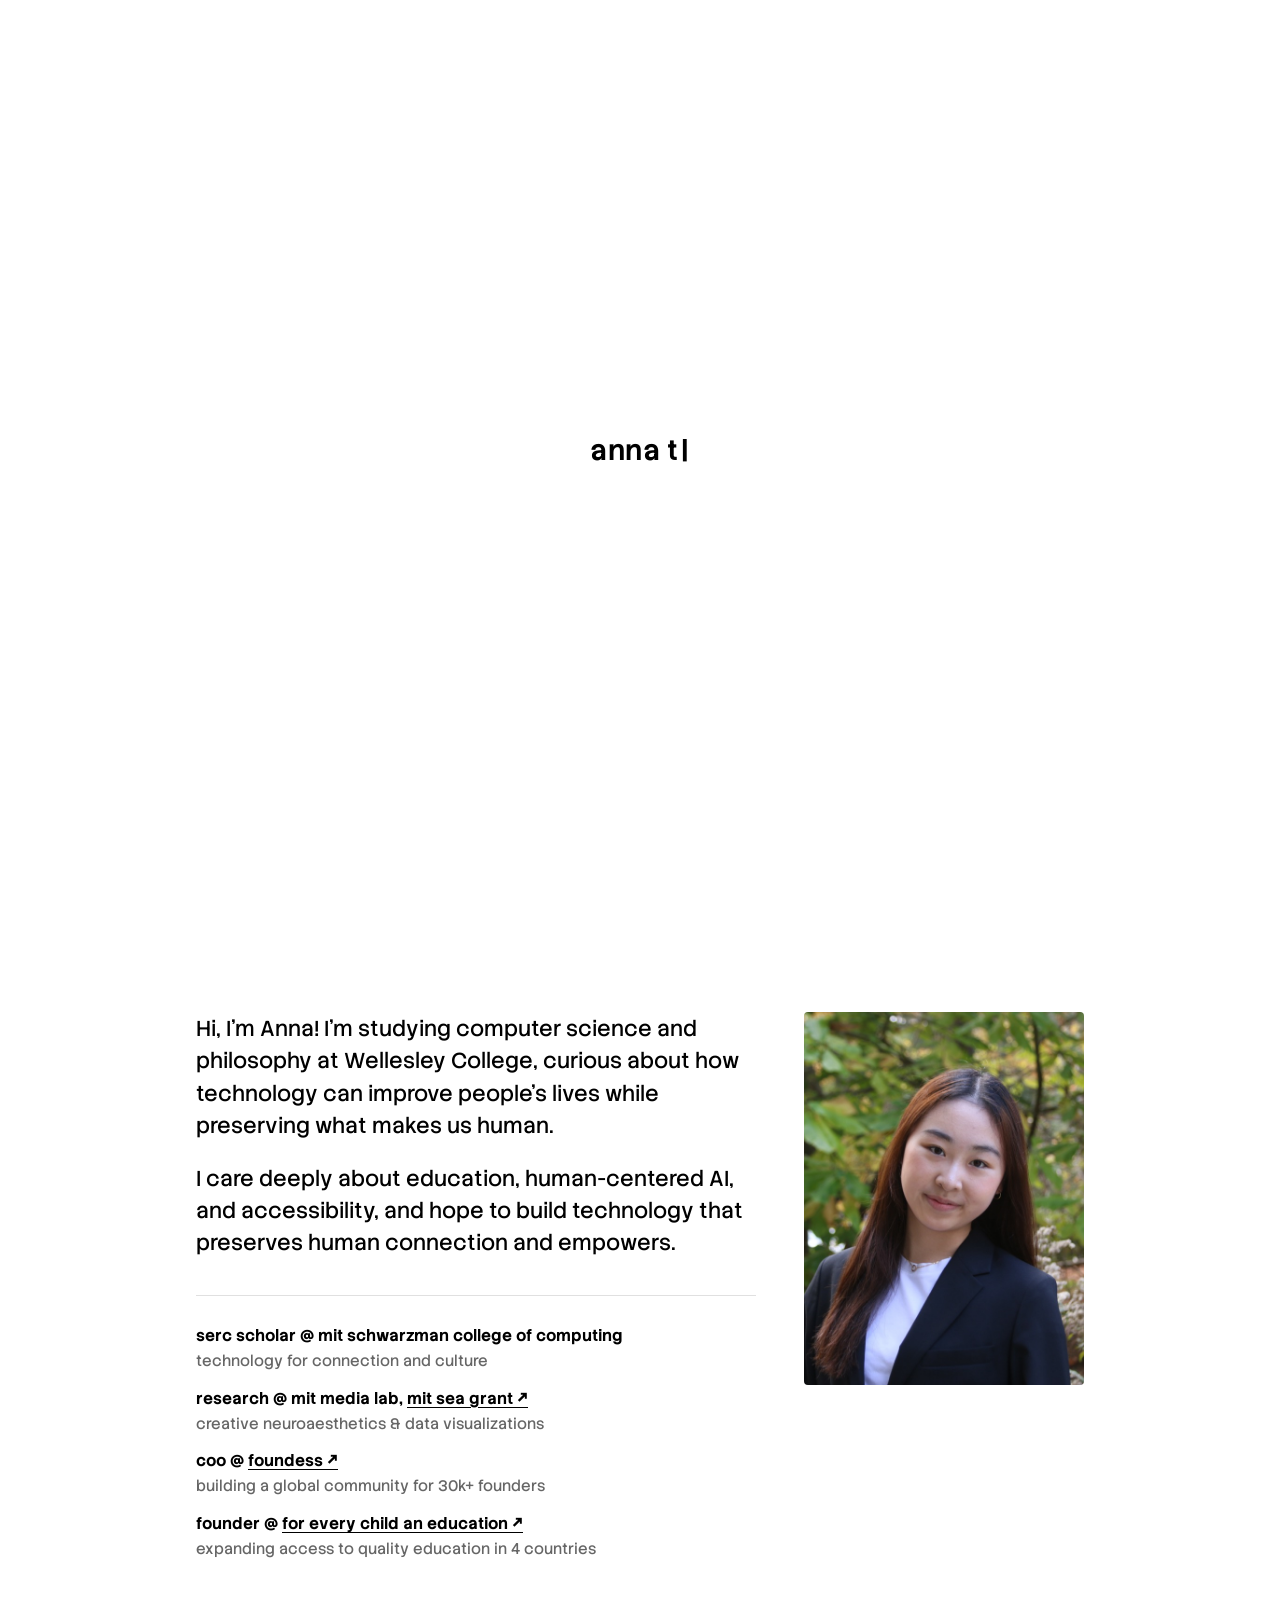
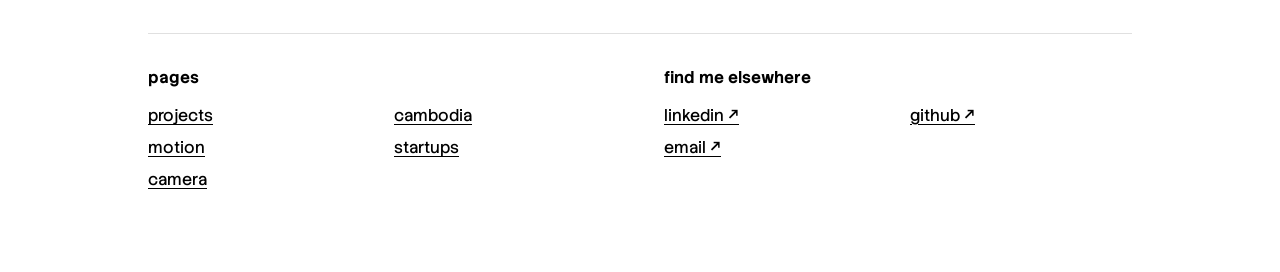
==== index.html @ e1dc278d "Link MIT Sea Grant and shorten email link label" ====
<!doctype html>
<html lang="en">
<head>
<meta charset="utf-8">
<meta name="viewport" content="width=device-width, initial-scale=1">
<title>anna takai</title>
<link rel="preconnect" href="https://fonts.googleapis.com">
<link rel="preconnect" href="https://fonts.gstatic.com" crossorigin>
<link href="https://fonts.googleapis.com/css2?family=Stack+Sans+Text:wght@200..700&display=swap" rel="stylesheet">
<link rel="stylesheet" href="style.css?v=29">
</head>
<body class="home">

<header class="site-header">
  <a class="name" href="index.html">anna takai</a>
  <nav>
    <a href="index.html" class="active">about</a>
    <a href="projects.html">projects</a>
    <a href="cambodia.html">cambodia</a>
    <a href="startups.html">startups</a>
    <a href="motion.html">motion</a>
    <a href="camera.html">camera</a>
  </nav>
</header>

<div id="intro-overlay" class="intro-overlay">
  <div class="intro-text"></div>
</div>

<section class="hero">
  <video id="hero-video" autoplay muted loop playsinline>
    <source src="videos/for-every-child-promo.mp4" type="video/mp4">
  </video>
  <button id="mute-toggle" class="mute-toggle is-muted" aria-label="unmute video" aria-pressed="false">
    <svg class="icon-muted" viewBox="0 0 24 24" fill="none" xmlns="http://www.w3.org/2000/svg">
      <path d="M3 9.5v5h3.6L12 19V5L6.6 9.5H3z" fill="currentColor"/>
      <path d="M16 9l5 6M21 9l-5 6" stroke="currentColor" stroke-width="1.6" stroke-linecap="round"/>
    </svg>
    <svg class="icon-unmuted" viewBox="0 0 24 24" fill="none" xmlns="http://www.w3.org/2000/svg">
      <path d="M3 9.5v5h3.6L12 19V5L6.6 9.5H3z" fill="currentColor"/>
      <path d="M15.2 8.5a5 5 0 0 1 0 7" stroke="currentColor" stroke-width="1.6" stroke-linecap="round"/>
      <path d="M17.8 6a9 9 0 0 1 0 12" stroke="currentColor" stroke-width="1.6" stroke-linecap="round"/>
    </svg>
  </button>
</section>

<main class="narrow">
  <section class="intro">
    <div class="intro-bio">
      <p>Hi, I'm Anna! I'm studying computer science and philosophy at Wellesley College, curious about how technology can improve people's lives while preserving what makes us human.</p>
      <p>I care deeply about education, human-centered AI, and accessibility, and hope to build technology that preserves human connection and empowers.</p>
      <div class="intro-roles">
        <div class="list-item">
          <span><strong>serc scholar @ mit schwarzman college of computing</strong><br>technology for connection and culture</span>
        </div>
        <div class="list-item">
          <span><strong>research @ mit media lab, <a class="external" href="https://vibrantsea.mit.edu/about_us.html" target="_blank" rel="noopener">mit sea grant</a></strong><br>creative neuroaesthetics &amp; data visualizations</span>
        </div>
        <div class="list-item">
          <span><strong>coo @ <a class="external" href="https://www.foundess.com/" target="_blank" rel="noopener">foundess</a></strong><br>building a global community for 30k+ founders</span>
        </div>
        <div class="list-item">
          <span><strong>founder @ <a class="external" href="https://foreverychildaneducation.org/" target="_blank" rel="noopener">for every child an education</a></strong><br>expanding access to quality education in 4 countries</span>
        </div>
      </div>
    </div>
    <img class="intro-photo" src="images/about-real/anna-headshot.jpg" alt="Anna Takai">
  </section>

  <div class="footer-columns">
    <div>
      <h3>pages</h3>
      <div class="footer-links">
        <a href="projects.html">projects</a>
        <a href="cambodia.html">cambodia</a>
        <a href="motion.html">motion</a>
        <a href="startups.html">startups</a>
        <a href="camera.html">camera</a>
      </div>
    </div>
    <div>
      <h3>find me elsewhere</h3>
      <div class="footer-links">
        <a class="external" href="https://www.linkedin.com/in/annastakai" target="_blank" rel="noopener">linkedin</a>
        <a class="external" href="https://github.com/annatakai" target="_blank" rel="noopener">github</a>
        <a class="external" href="mailto:at137@wellesley.edu">email</a>
      </div>
    </div>
  </div>
</main>

<script src="intro.js?v=2"></script>
<script src="hero-video.js?v=5"></script>
</body>
</html>
---- style.css ----
:root {
  --ink: #000;
  --muted: #666;
  --line: #e0e0e0;
  --bg: #fff;
  --mono: "SF Mono", "Menlo", "Consolas", monospace;
  --sans: "Stack Sans Text", -apple-system, "Helvetica Neue", Arial, sans-serif;
}

* { box-sizing: border-box; }

html, body {
  margin: 0;
  padding: 0;
  background: var(--bg);
  color: var(--ink);
  font-family: var(--sans);
  font-size: 16px;
  line-height: 1.5;
}

a {
  color: var(--ink);
  text-decoration: underline;
  text-underline-offset: 3px;
}

a.external::after {
  content: " \2197";
}

/* ---------- intro splash (about page) ---------- */

.intro-overlay {
  position: fixed;
  inset: 0;
  background: var(--bg);
  display: flex;
  align-items: center;
  justify-content: center;
  z-index: 9999;
  opacity: 1;
  transition: opacity 1.8s ease;
}

.intro-overlay.hide {
  opacity: 0;
  pointer-events: none;
}

.intro-text {
  font-size: 1.75rem;
  font-weight: 600;
  letter-spacing: 0.02em;
}

.intro-text::after {
  content: "|";
  margin-left: 3px;
  animation: intro-blink 0.8s steps(1) infinite;
}

@keyframes intro-blink {
  50% { opacity: 0; }
}

/* ---------- top banner (about page) ---------- */

.hero {
  position: relative;
  width: 100%;
  height: 100vh;
  overflow: hidden;
  background: var(--bg);
}

.hero video {
  width: 100%;
  height: 100%;
  object-fit: cover;
  display: block;
}

.mute-toggle {
  position: absolute;
  bottom: 24px;
  right: 24px;
  z-index: 10;
  display: flex;
  align-items: center;
  justify-content: center;
  width: 40px;
  height: 40px;
  background: rgba(0, 0, 0, 0.5);
  color: #fff;
  border: 1px solid rgba(255, 255, 255, 0.5);
  border-radius: 50%;
  padding: 0;
  cursor: pointer;
}

.mute-toggle:hover {
  background: rgba(0, 0, 0, 0.75);
}

.mute-toggle svg {
  width: 20px;
  height: 20px;
}

.mute-toggle.is-muted .icon-unmuted,
.mute-toggle:not(.is-muted) .icon-muted {
  display: none;
}

/* ---------- header / nav ---------- */

header.site-header {
  position: fixed;
  top: 0;
  left: 0;
  right: 0;
  z-index: 1000;
  display: flex;
  justify-content: space-between;
  align-items: flex-start;
  padding: 28px 48px;
  background: transparent;
}

body.page {
  padding-top: 170px;
}

header.site-header .name {
  font-weight: 600;
  text-decoration: none;
  color: var(--ink);
}

header.site-header nav {
  display: flex;
  flex-direction: column;
  align-items: flex-end;
  gap: 6px;
}

header.site-header nav a {
  text-decoration: none;
  color: var(--muted);
}

header.site-header nav a.active {
  color: var(--ink);
  text-decoration: underline;
  text-underline-offset: 3px;
}

header.site-header.over-video .name,
header.site-header.over-video nav a,
header.site-header.over-video nav a.active {
  color: #fff;
}

header.site-header nav a.active::before {
  content: "\2022 ";
}

/* ---------- main content ---------- */

main {
  max-width: 1200px;
  margin: 0 auto;
  padding: 56px 48px 80px 48px;
}

main.narrow {
  max-width: 900px;
}

body.home main.narrow {
  max-width: 1080px;
}

.intro {
  max-width: 1100px;
  padding: 0 48px;
  text-align: left;
  display: flex;
  align-items: flex-start;
  gap: 48px;
}

body.home .intro {
  margin-top: 56px;
}

.intro-bio {
  flex: 1;
  min-width: 0;
}

.intro-photo {
  width: 280px;
  aspect-ratio: 3 / 4;
  object-fit: cover;
  object-position: 50% 25%;
  flex-shrink: 0;
  border-radius: 4px;
}

.intro p {
  margin: 0 0 20px 0;
  font-size: 1.35rem;
  line-height: 1.5;
  font-weight: 400;
}

.intro-roles {
  margin-top: 36px;
  padding-top: 28px;
  border-top: 1px solid var(--line);
}

.intro-roles .list-item {
  margin-bottom: 14px;
}

.intro-roles .list-item:last-child {
  margin-bottom: 0;
}

.intro-roles .list-item strong {
  color: var(--ink);
  font-size: 1rem;
  margin-bottom: 2px;
}

.intro-roles .list-item span {
  color: var(--muted);
  font-size: 0.95rem;
  line-height: 1.5;
}

.columns {
  display: grid;
  grid-template-columns: 1fr 1fr;
  gap: 48px;
  margin-top: 56px;
}

.columns h3 {
  margin: 0 0 18px 0;
  font-size: 1rem;
}

.list-item {
  display: flex;
  gap: 14px;
  margin-bottom: 16px;
  align-items: flex-start;
}

.list-item strong {
  display: inline-block;
  margin-bottom: 4px;
}

.list-item .idx {
  font-family: var(--mono);
  color: var(--muted);
  font-size: 0.85rem;
  flex-shrink: 0;
}

.footer-columns {
  display: grid;
  grid-template-columns: 1fr 1fr;
  gap: 48px;
  margin-top: 72px;
  padding-top: 32px;
  border-top: 1px solid var(--line);
}

.footer-columns h3 {
  margin: 0 0 14px 0;
  font-size: 1rem;
}

.footer-links {
  display: grid;
  grid-template-columns: 1fr 1fr;
  gap: 8px 24px;
}

/* ---------- gallery pages (cambodia / aesthetic) ---------- */

.section-divider {
  border-top: 1px solid var(--line);
  margin: 20px 0 40px 0;
}

.story {
  max-width: 1400px;
  margin-bottom: 24px;
}

.story p {
  margin: 0 0 20px 0;
  font-size: 1.1rem;
  line-height: 1.6;
}

.gallery-controls {
  display: flex;
  gap: 16px;
  margin: 40px 0 32px 0;
  font-family: var(--mono);
  font-size: 0.9rem;
}

.gallery-controls button {
  background: none;
  border: none;
  font-family: var(--mono);
  font-size: 0.9rem;
  color: var(--muted);
  cursor: pointer;
  padding: 0;
}

.gallery-controls button.active {
  color: var(--ink);
  text-decoration: underline;
  text-underline-offset: 3px;
}

.gallery-grid {
  display: grid;
  grid-template-columns: repeat(4, 1fr);
  grid-auto-rows: 10px;
  gap: 24px;
  padding: 20px 0 40px 0;
}

.gallery-grid.size-s { grid-template-columns: repeat(6, 1fr); }
.gallery-grid.size-l { grid-template-columns: repeat(2, 1fr); }

.gallery-grid .cell {
  overflow: hidden;
}

.gallery-grid .cell-large {
  grid-column: 3 / span 2;
}


.gallery-grid .cell img {
  width: 100%;
  height: auto;
  display: block;
}

.gallery-grid:not(.cropped) .cell img {
  transition: transform 0.25s ease, filter 0.25s ease;
}

.gallery-grid:not(.cropped) .cell:hover img {
  transform: scale(1.04);
  filter: brightness(0.75);
}

/* uniform cropped grid (aesthetic page) with hover caption + click-pop */

.gallery-grid.cropped {
  grid-auto-rows: auto;
}

.gallery-grid.cropped .cell {
  position: relative;
  aspect-ratio: 1 / 1;
  background: #eee;
  cursor: pointer;
}

.gallery-grid.cropped .cell img {
  width: 100%;
  height: 100%;
  object-fit: cover;
}

.gallery-grid.cropped .cell .caption {
  position: absolute;
  inset: 0;
  display: flex;
  align-items: flex-end;
  padding: 16px;
  background: linear-gradient(to top, rgba(0, 0, 0, 0.65), rgba(0, 0, 0, 0) 55%);
  color: #fff;
  font-weight: 200;
  font-size: 0.9rem;
  letter-spacing: 0.01em;
  opacity: 0;
  transition: opacity 0.3s ease;
  pointer-events: none;
}

.gallery-grid.cropped .cell:hover .caption {
  opacity: 1;
}

.gallery-grid.cropped .cell.popped {
  animation: cell-pop 0.35s ease;
}

@keyframes cell-pop {
  0% { transform: scale(1); }
  45% { transform: scale(1.06); }
  100% { transform: scale(1); }
}

/* ---------- project detail pages ---------- */

.project-detail {
  max-width: 900px;
}

.project-title-row {
  display: flex;
  flex-direction: column;
  align-items: flex-start;
  gap: 10px;
  margin: 0 0 28px 0;
}

.project-title {
  text-align: left;
  font-size: 2.6rem;
  font-weight: 700;
  line-height: 1.1;
  margin: 0;
}

.project-back {
  font-size: 0.95rem;
  color: var(--muted);
  text-decoration: none;
  white-space: nowrap;
}

.project-back:hover {
  color: var(--ink);
  text-decoration: underline;
  text-underline-offset: 3px;
}

.project-description {
  text-align: left;
  color: var(--ink);
  font-size: 1.05rem;
  font-weight: 400;
  line-height: 1.7;
  margin: 0;
}

.project-link {
  margin: 20px 0 0 0;
  font-size: 1.05rem;
}

.project-video {
  display: block;
  width: 100%;
  margin-top: 40px;
  border-radius: 4px;
}

/* ---------- motion page ---------- */

.motion-intro {
  text-align: center;
  color: var(--ink);
  font-size: 1.1rem;
  line-height: 1.7;
  margin: 20px 0 48px 0;
}

.page-heading {
  text-align: center;
  color: var(--ink);
  font-size: 1.6rem;
  font-weight: 600;
  font-style: italic;
  margin: 0 0 20px 0;
}

.video-grid {
  display: grid;
  grid-template-columns: repeat(2, 1fr);
  gap: 24px;
  padding-bottom: 40px;
}

.video-cell {
  position: relative;
  display: block;
  aspect-ratio: 16 / 9;
  overflow: hidden;
  background: #eee;
}

.video-cell img {
  width: 100%;
  height: 100%;
  object-fit: cover;
  display: block;
  transition: transform 0.25s ease, filter 0.25s ease;
}

.video-cell:hover img {
  transform: scale(1.04);
  filter: brightness(0.7);
}

/* ---------- projects page ---------- */

.project-grid {
  display: grid;
  grid-template-columns: repeat(2, 1fr);
  gap: 48px 40px;
  padding-bottom: 40px;
}

.project-grid .project-image {
  aspect-ratio: 4 / 3;
  background: #f0f0f0;
  display: flex;
  align-items: center;
  justify-content: center;
  overflow: hidden;
  padding: 24px;
}

.project-grid .project-image img {
  width: 100%;
  height: 100%;
  object-fit: contain;
  transition: transform 0.25s ease, filter 0.25s ease;
}

.project-grid .project-image:hover img {
  transform: scale(1.04);
  filter: brightness(0.75);
}

.project-grid .project-image.placeholder {
  border: 1px dashed var(--line);
  color: var(--muted);
  font-size: 0.9rem;
}

.project-grid .project-caption {
  margin-top: 16px;
}

.project-grid .project-caption .caption-title {
  font-size: 1.05rem;
}

.project-grid .project-caption .caption-title strong {
  font-weight: 600;
}

.project-grid .project-caption .sep {
  color: var(--muted);
  margin: 0 6px;
}

.project-grid .project-caption .caption-desc {
  display: block;
  margin-top: 6px;
  font-size: 0.85rem;
  color: var(--muted);
  line-height: 1.5;
}

@media (max-width: 720px) {
  .project-grid {
    grid-template-columns: 1fr;
  }
}

/* ---------- simple content page (startups / motion) ---------- */

.section-block {
  margin-bottom: 48px;
}

.section-block h3 {
  margin: 0 0 18px 0;
}

@media (max-width: 720px) {
  header.site-header {
    flex-direction: column;
    gap: 16px;
    padding: 24px 24px 0 24px;
  }
  header.site-header nav {
    align-items: flex-start;
  }
  main { padding: 32px 24px 60px 24px; }
  .columns, .footer-columns { grid-template-columns: 1fr; gap: 32px; }
  .gallery-grid, .gallery-grid.size-s, .gallery-grid.size-l {
    grid-template-columns: repeat(2, 1fr);
  }
  .gallery-grid .cell-large {
    grid-column: 1 / span 2;
  }
  .video-grid {
    grid-template-columns: 1fr;
  }
  .intro {
    padding: 0 24px;
    flex-direction: column;
    gap: 24px;
  }
  .intro p { font-size: 1.1rem; }
  .intro-photo {
    width: 100%;
    max-width: 320px;
    aspect-ratio: 4 / 3;
  }
}
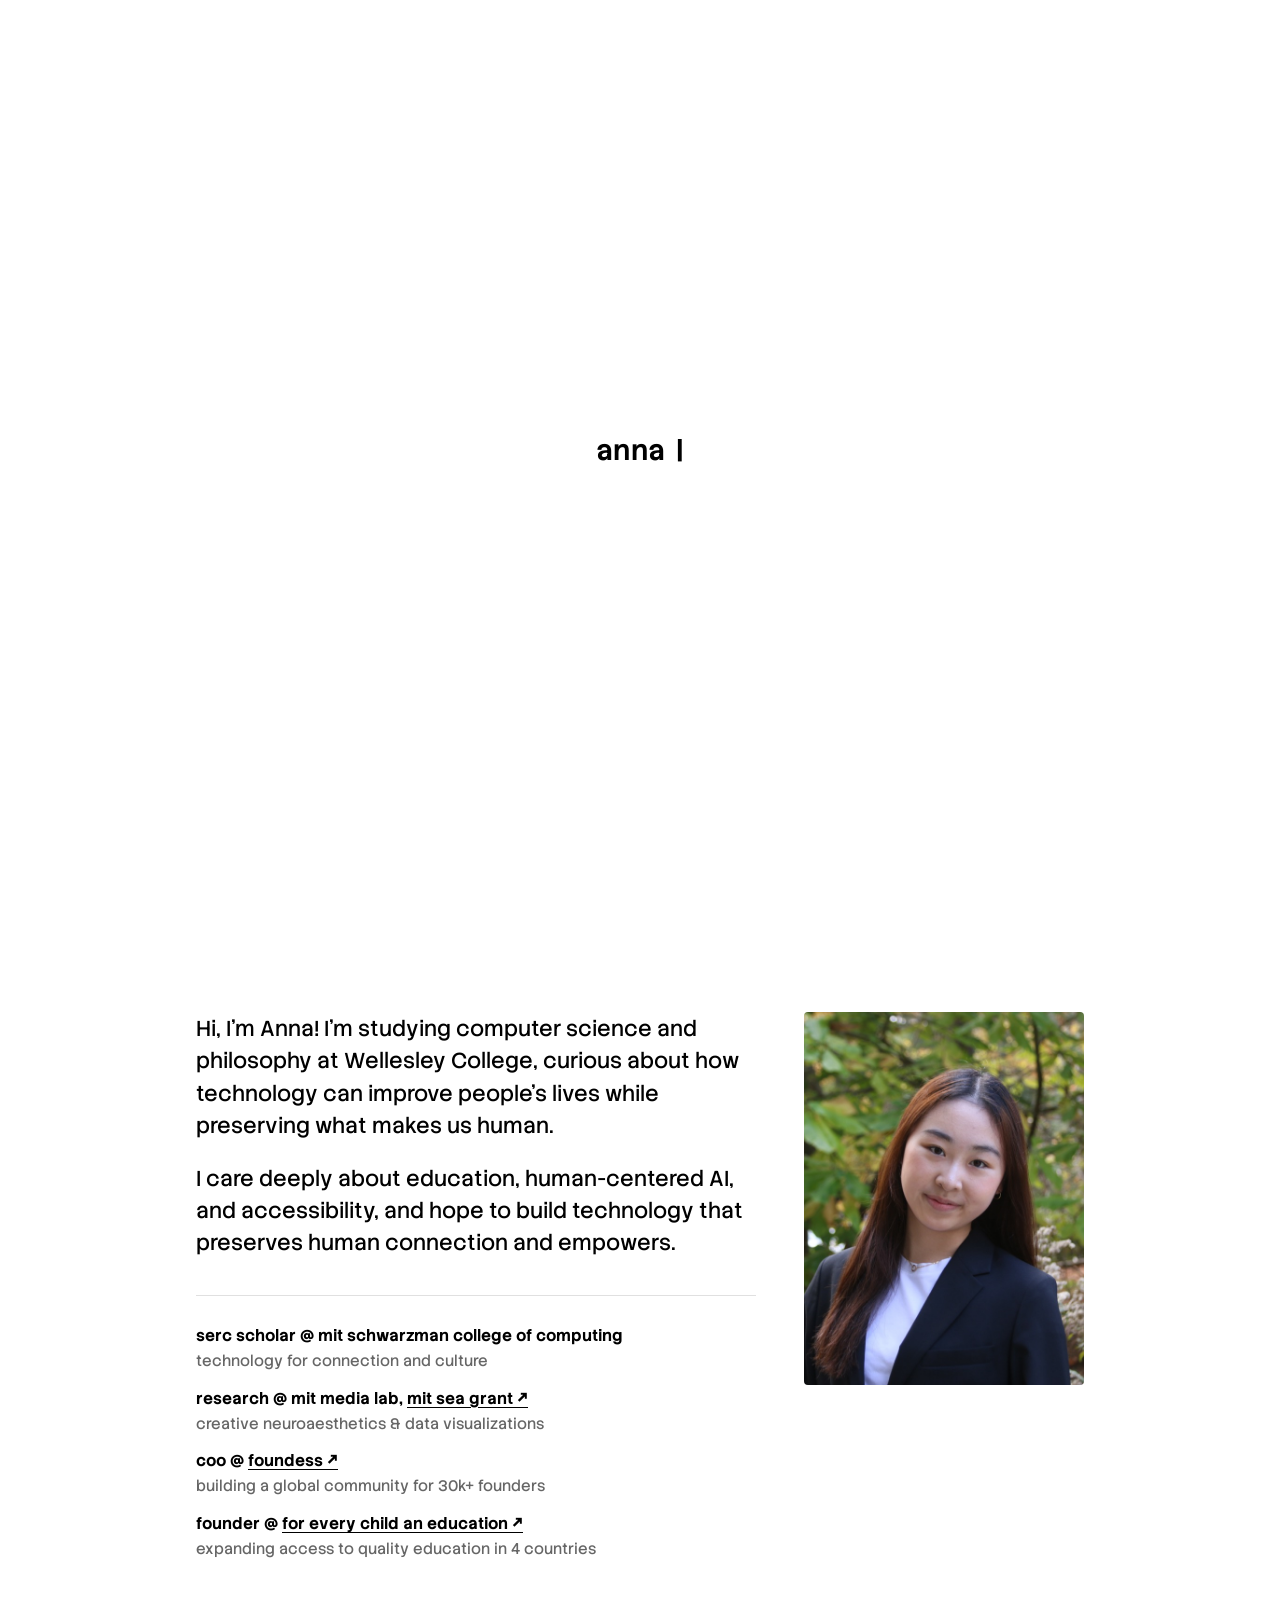
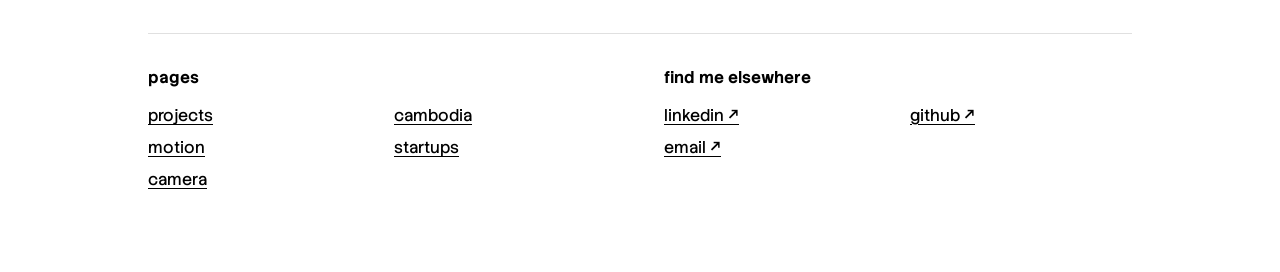
==== commit 41f5a25d: "Add scrollable Instagram post embeds to Foundess section" ====
--- a/index.html
+++ b/index.html
@@ -7,7 +7,7 @@
 <link rel="preconnect" href="https://fonts.googleapis.com">
 <link rel="preconnect" href="https://fonts.gstatic.com" crossorigin>
 <link href="https://fonts.googleapis.com/css2?family=Stack+Sans+Text:wght@200..700&display=swap" rel="stylesheet">
-<link rel="stylesheet" href="style.css?v=29">
+<link rel="stylesheet" href="style.css?v=35">
 </head>
 <body class="home">
 
--- a/style.css
+++ b/style.css
@@ -600,6 +600,73 @@
   margin: 0 0 18px 0;
 }
 
+.section-block p {
+  margin: 0 0 20px 0;
+  font-size: 0.95rem;
+  line-height: 1.6;
+}
+
+.section-block-flex {
+  display: flex;
+  align-items: center;
+  gap: 48px;
+}
+
+.section-block-text {
+  flex: 1;
+  min-width: 0;
+}
+
+.section-block-photo {
+  width: 320px;
+  aspect-ratio: 3 / 2;
+  object-fit: cover;
+  flex-shrink: 0;
+  border-radius: 4px;
+}
+
+.section-block-photos {
+  display: flex;
+  flex-direction: column;
+  gap: 12px;
+  flex-shrink: 0;
+}
+
+.section-block-caption {
+  margin: 4px 0 0 0;
+  font-size: 0.85rem;
+  color: var(--muted);
+  text-align: center;
+}
+
+.ig-scroll {
+  display: flex;
+  gap: 24px;
+  margin-top: 32px;
+  overflow-x: auto;
+  padding-bottom: 16px;
+}
+
+.ig-embed {
+  flex-shrink: 0;
+  width: 340px;
+}
+
+.ig-embed .instagram-media {
+  margin: 0 !important;
+  min-width: 0 !important;
+  width: 100% !important;
+}
+
+@media (max-width: 720px) {
+  .section-block-flex {
+    flex-direction: column;
+  }
+  .section-block-photo {
+    width: 100%;
+  }
+}
+
 @media (max-width: 720px) {
   header.site-header {
     flex-direction: column;
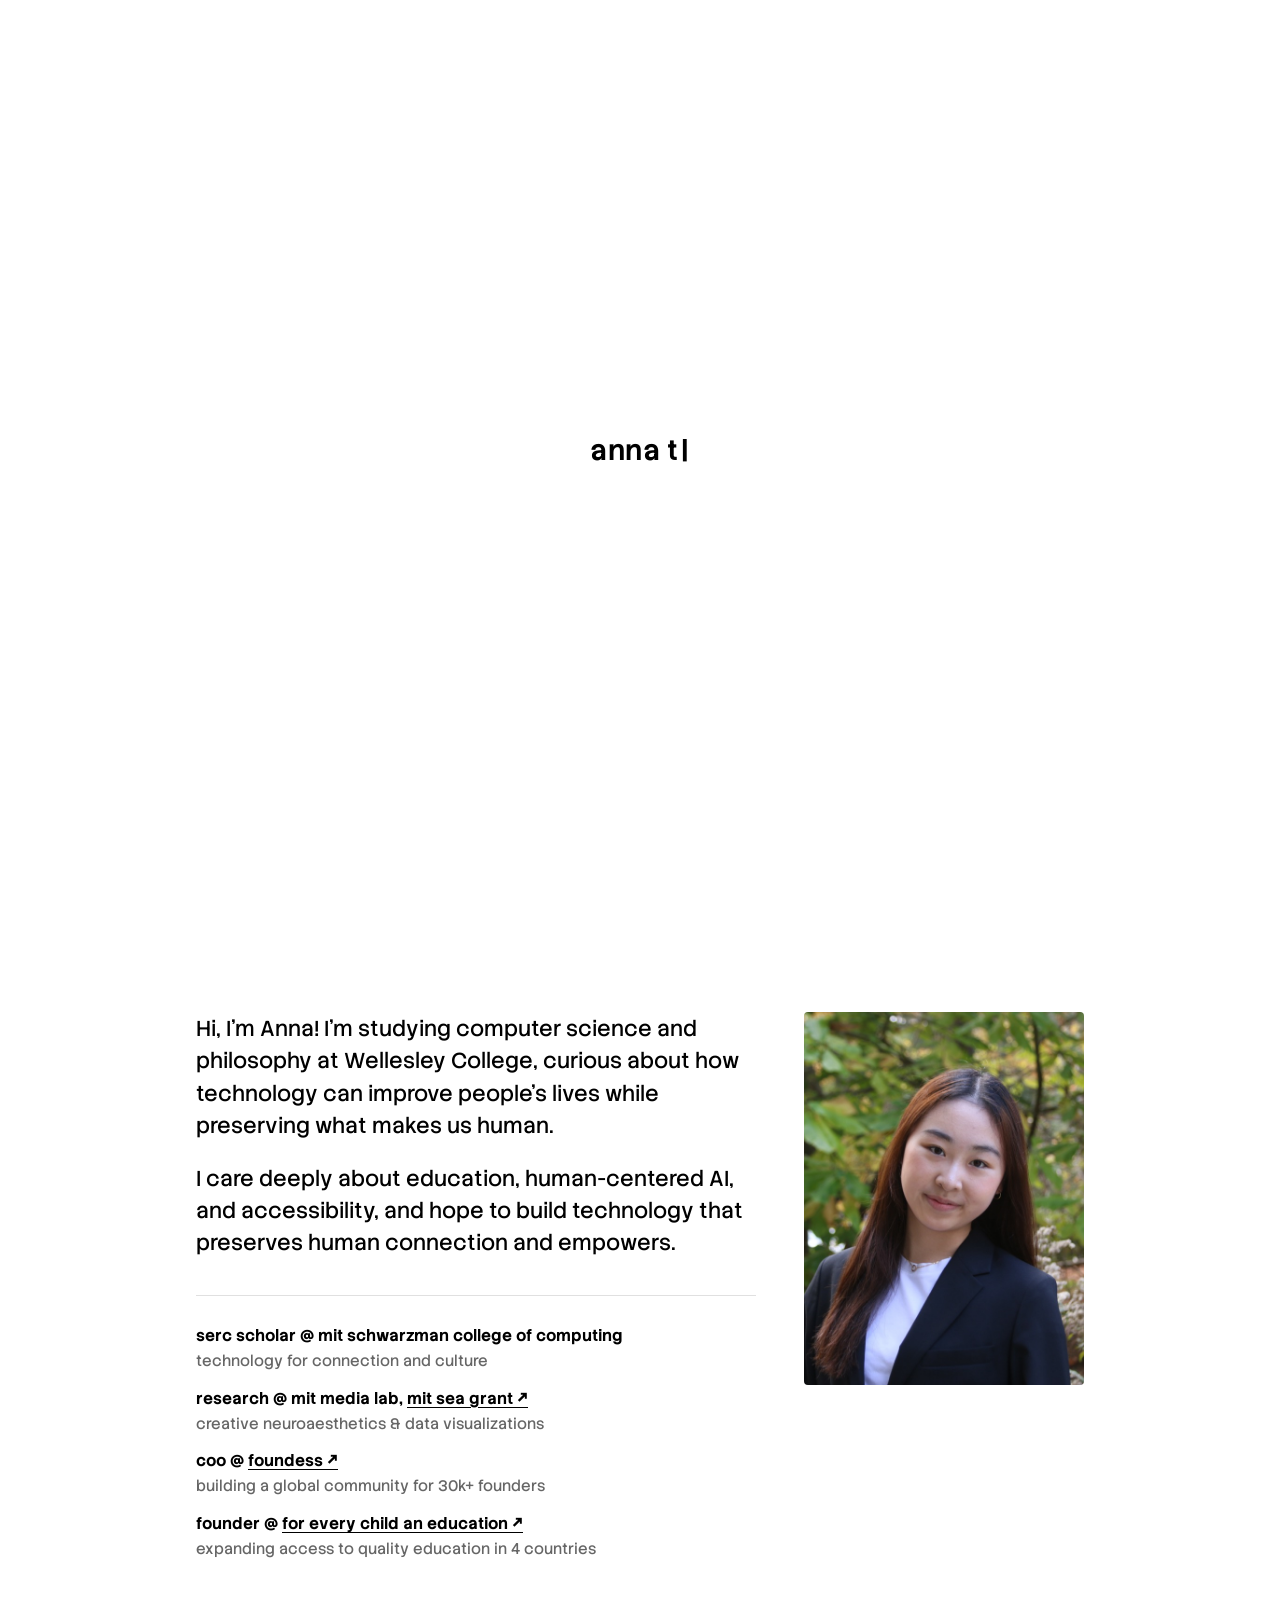
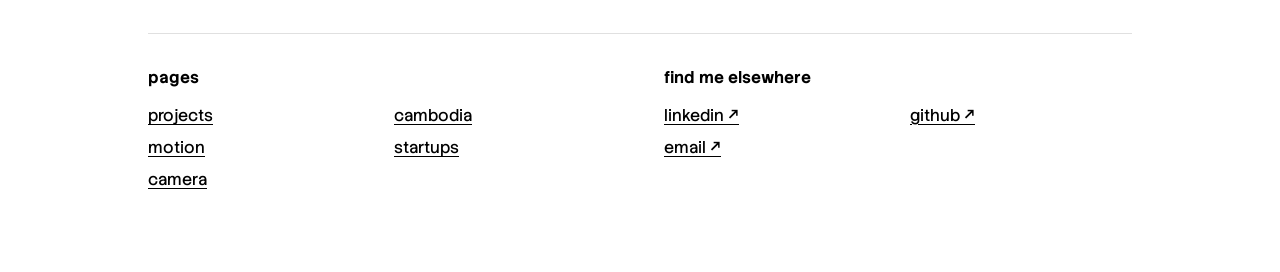
==== commit 90c168a9: "Reposition Instagram embeds: video post under gala photo, text top-aligned" ====
--- a/index.html
+++ b/index.html
@@ -7,7 +7,7 @@
 <link rel="preconnect" href="https://fonts.googleapis.com">
 <link rel="preconnect" href="https://fonts.gstatic.com" crossorigin>
 <link href="https://fonts.googleapis.com/css2?family=Stack+Sans+Text:wght@200..700&display=swap" rel="stylesheet">
-<link rel="stylesheet" href="style.css?v=35">
+<link rel="stylesheet" href="style.css?v=36">
 </head>
 <body class="home">
 
--- a/style.css
+++ b/style.css
@@ -612,6 +612,10 @@
   gap: 48px;
 }
 
+.section-block-flex.align-top {
+  align-items: flex-start;
+}
+
 .section-block-text {
   flex: 1;
   min-width: 0;
@@ -642,7 +646,7 @@
 .ig-scroll {
   display: flex;
   gap: 24px;
-  margin-top: 32px;
+  margin-top: 16px;
   overflow-x: auto;
   padding-bottom: 16px;
 }
@@ -656,6 +660,11 @@
   margin: 0 !important;
   min-width: 0 !important;
   width: 100% !important;
+}
+
+.section-block-photos .ig-embed {
+  width: 320px;
+  margin-top: 4px;
 }
 
 @media (max-width: 720px) {
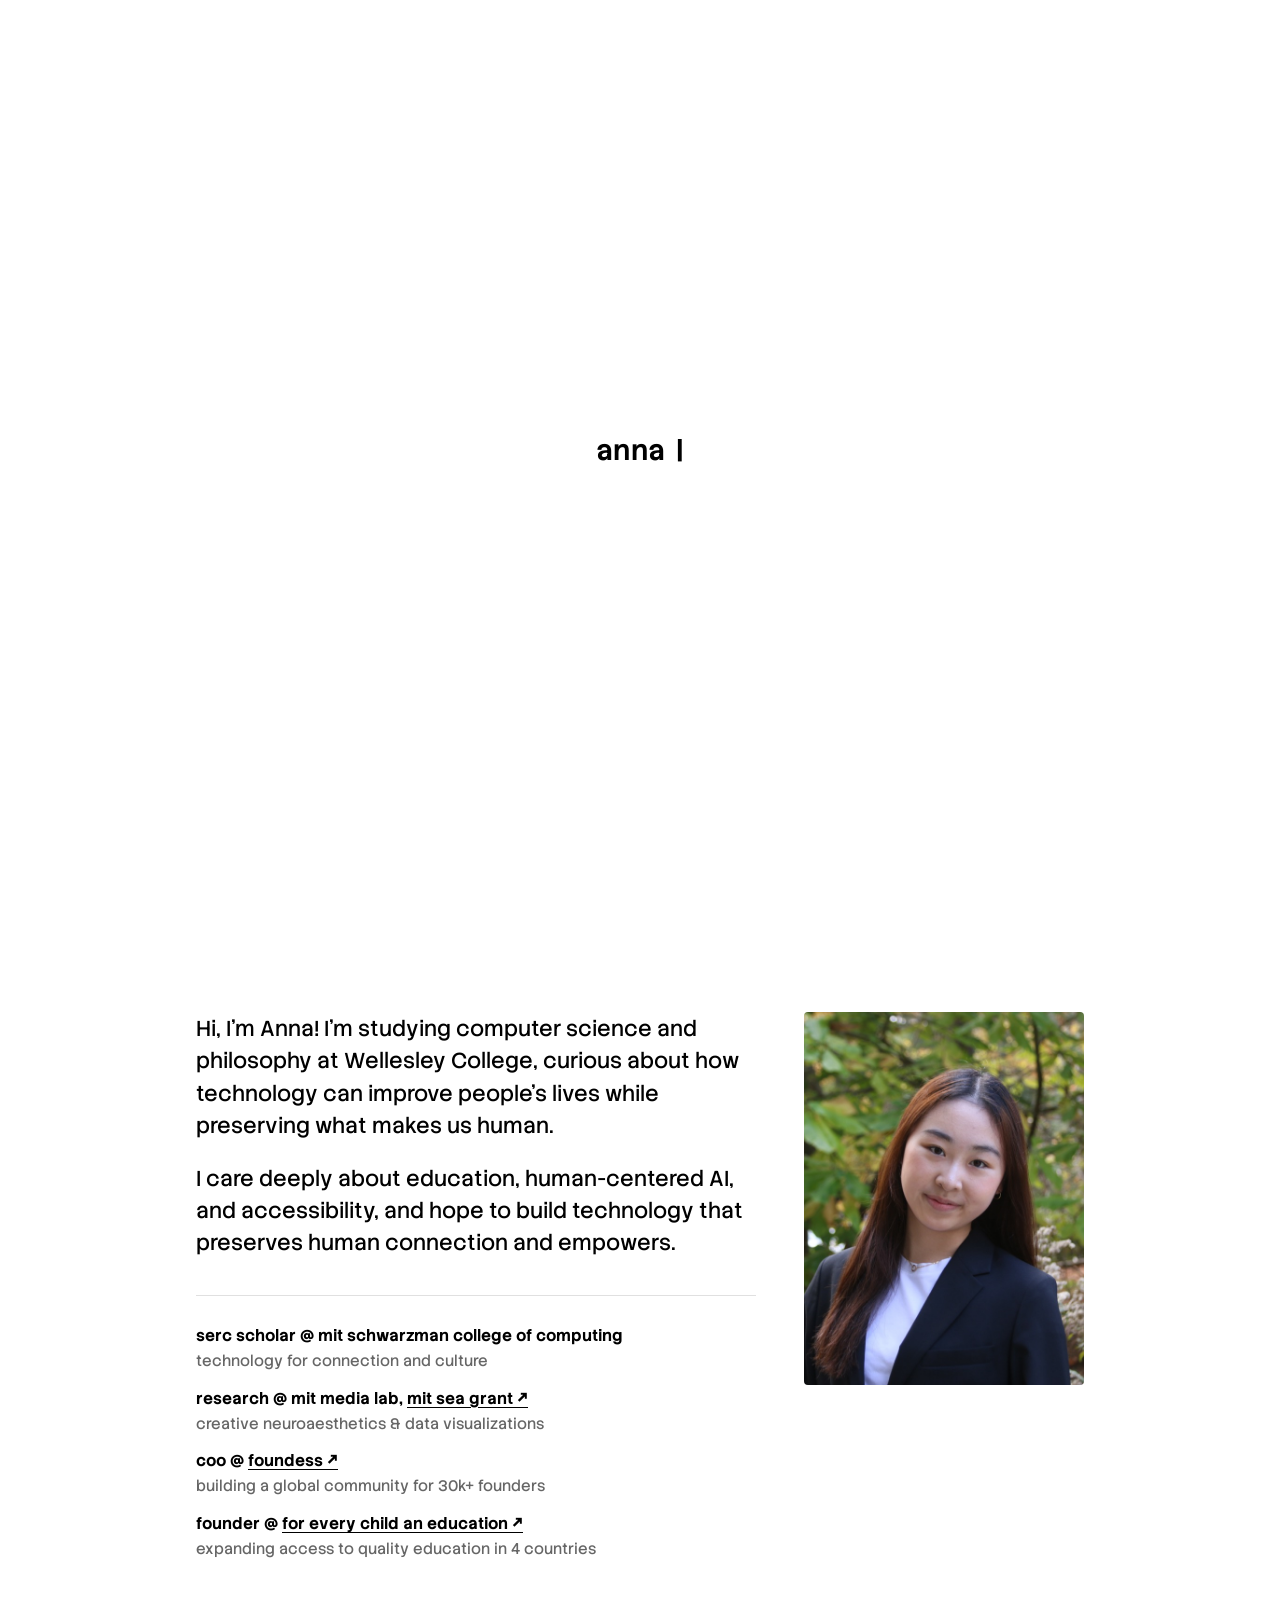
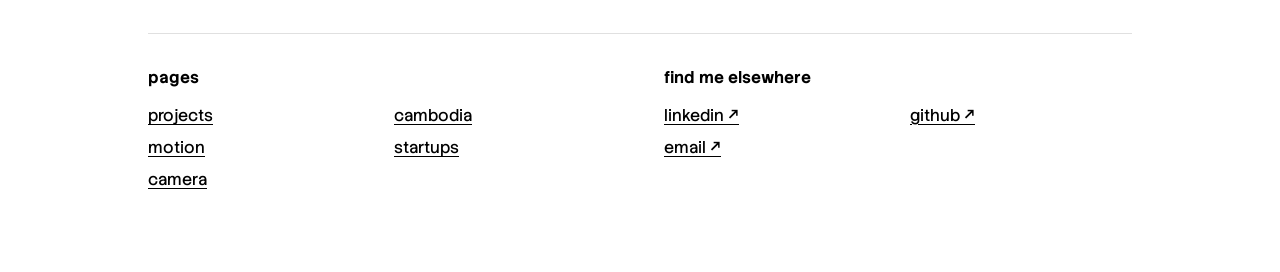
==== commit 931a917e: "Move IG scroll row into text column and add spacing above Learn more link" ====
--- a/index.html
+++ b/index.html
@@ -7,7 +7,7 @@
 <link rel="preconnect" href="https://fonts.googleapis.com">
 <link rel="preconnect" href="https://fonts.gstatic.com" crossorigin>
 <link href="https://fonts.googleapis.com/css2?family=Stack+Sans+Text:wght@200..700&display=swap" rel="stylesheet">
-<link rel="stylesheet" href="style.css?v=36">
+<link rel="stylesheet" href="style.css?v=37">
 </head>
 <body class="home">
 
--- a/style.css
+++ b/style.css
@@ -261,6 +261,10 @@
   align-items: flex-start;
 }
 
+.list-item-spaced {
+  margin-top: 8px;
+}
+
 .list-item strong {
   display: inline-block;
   margin-bottom: 4px;
